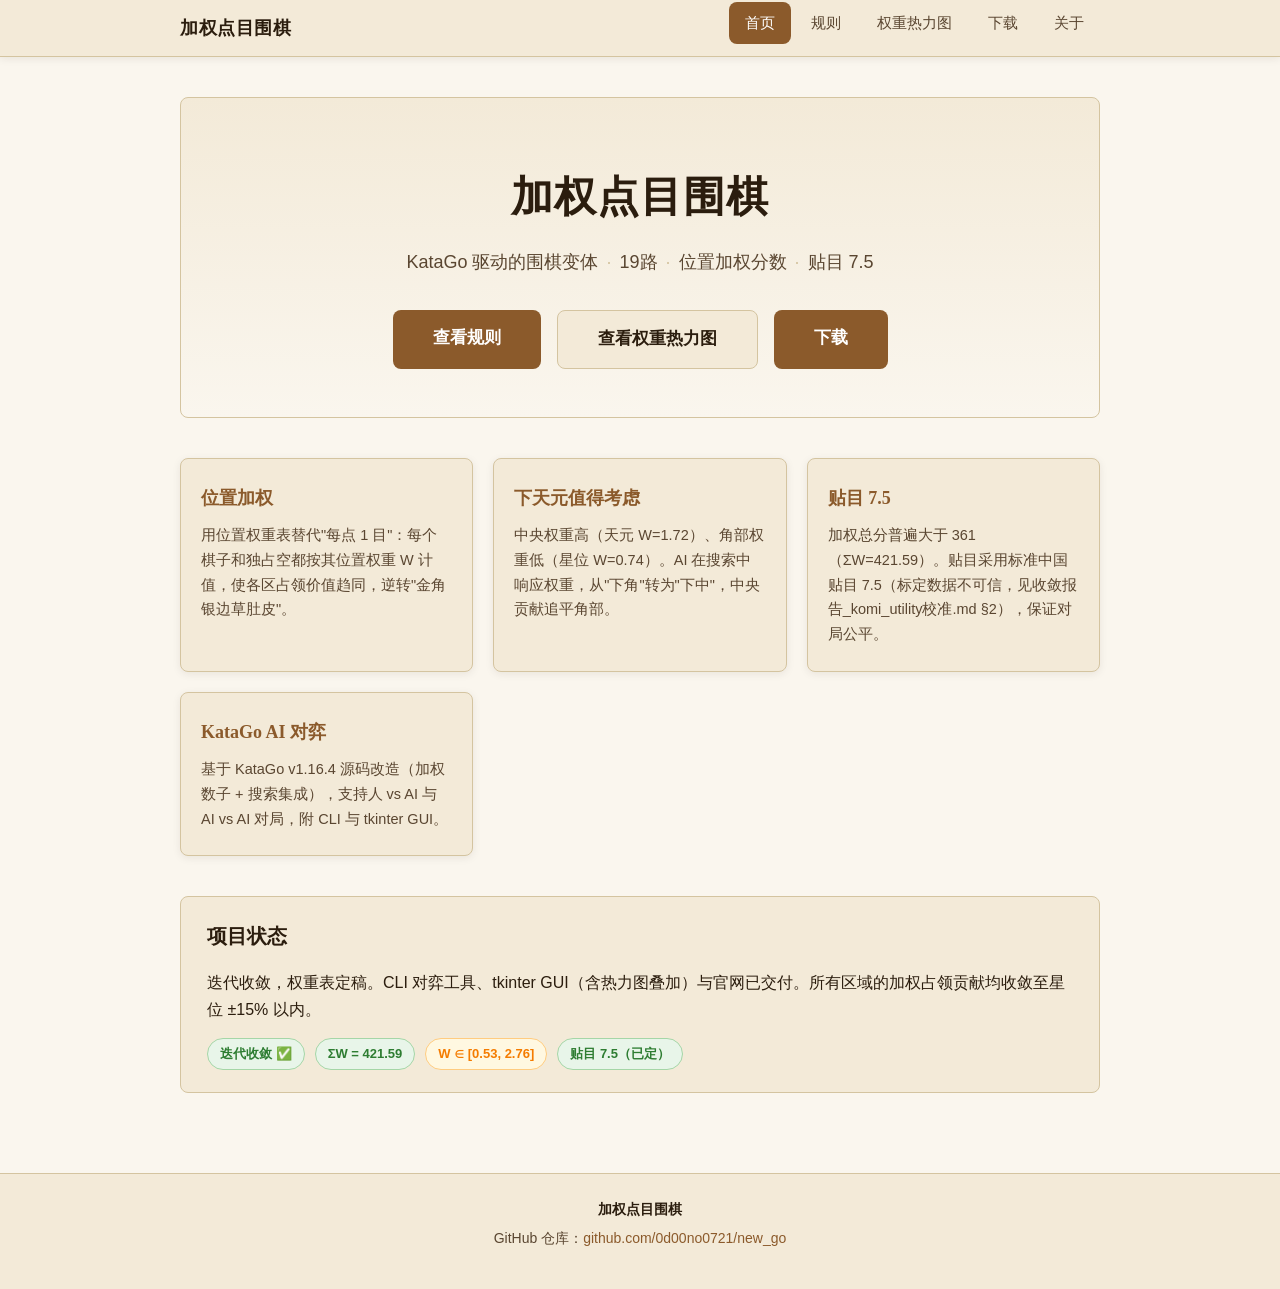
==== weighted-scoring/website/index.html @ b6671db9 "feat: 添加 weighted-scoring 方向（加权点目围棋）+ komi 7.5 同步 + 根级注册" ====
<!DOCTYPE html>
<html lang="zh-CN">
<head>
    <meta charset="utf-8">
    <meta name="viewport" content="width=device-width, initial-scale=1.0">
    <title>加权点目围棋 — KataGo 驱动的围棋变体</title>
    <link rel="stylesheet" href="./css/style.css">
</head>
<body>
    <header class="site-header">
        <nav class="nav">
            <a href="index.html" class="nav-brand">加权点目围棋</a>
            <button class="nav-toggle" aria-label="菜单">☰</button>
            <ul class="nav-links">
                <li><a href="index.html">首页</a></li>
                <li><a href="rules.html">规则</a></li>
                <li><a href="heatmap.html">权重热力图</a></li>
                <li><a href="download.html">下载</a></li>
                <li><a href="about.html">关于</a></li>
            </ul>
        </nav>
    </header>

    <main>
        <section class="hero">
            <h1>加权点目围棋</h1>
            <p class="subtitle">KataGo 驱动的围棋变体<span class="sep">·</span>19路<span class="sep">·</span>位置加权分数<span class="sep">·</span>贴目 7.5</p>
            <div class="hero-cta">
                <a href="rules.html" class="btn btn-primary btn-large">查看规则</a>
                <a href="heatmap.html" class="btn btn-secondary btn-large">查看权重热力图</a>
                <a href="download.html" class="btn btn-primary btn-large">下载</a>
            </div>
        </section>

        <section class="features">
            <div class="feature-card">
                <h3>位置加权</h3>
                <p>用位置权重表替代"每点 1 目"：每个棋子和独占空都按其位置权重 W 计值，使各区占领价值趋同，逆转"金角银边草肚皮"。</p>
            </div>
            <div class="feature-card">
                <h3>下天元值得考虑</h3>
                <p>中央权重高（天元 W=1.72）、角部权重低（星位 W=0.74）。AI 在搜索中响应权重，从"下角"转为"下中"，中央贡献追平角部。</p>
            </div>
            <div class="feature-card">
                <h3>贴目 7.5</h3>
                <p>加权总分普遍大于 361（ΣW=421.59）。贴目采用标准中国贴目 7.5（标定数据不可信，见收敛报告_komi_utility校准.md §2），保证对局公平。</p>
            </div>
            <div class="feature-card">
                <h3>KataGo AI 对弈</h3>
                <p>基于 KataGo v1.16.4 源码改造（加权数子 + 搜索集成），支持人 vs AI 与 AI vs AI 对局，附 CLI 与 tkinter GUI。</p>
            </div>
        </section>

        <section class="status-summary">
            <h2>项目状态</h2>
            <p>迭代收敛，权重表定稿。CLI 对弈工具、tkinter GUI（含热力图叠加）与官网已交付。所有区域的加权占领贡献均收敛至星位 ±15% 以内。</p>
            <div class="status-badges">
                <span class="badge badge-ok">迭代收敛 ✅</span>
                <span class="badge badge-ok">ΣW = 421.59</span>
                <span class="badge badge-info">W ∈ [0.53, 2.76]</span>
                <span class="badge badge-ok">贴目 7.5（已定）</span>
            </div>
        </section>
    </main>

    <footer class="site-footer">
        <div class="footer-brand">加权点目围棋</div>
        <p>GitHub 仓库：<a href="https://github.com/0d00no0721/new_go">github.com/0d00no0721/new_go</a></p>
    </footer>

    <script src="./js/main.js"></script>
</body>
</html>
---- weighted-scoring/website/css/style.css ----
/* ==========================================================================
   20路Ban选围棋 官网 — 共享样式
   宣纸暖色系 · 围棋传统风
   ========================================================================== */

/* ── 设计变量 ──────────────────────────────────────────────── */
:root {
    --bg:           #faf6ee;   /* 宣纸米白 */
    --text:         #2b1d0e;   /* 深褐墨 */
    --text-soft:    #5a4631;   /* 次级文字 */
    --accent:       #8b5a2b;   /* 木褐 主强调 */
    --accent-hover: #6e4520;   /* 木褐 悬停 */
    --gold:         #b8860b;   /* 暗金 次强调 */
    --card:         #f3ead8;   /* 卡片底 浅木 */
    --card-hover:   #ede0c4;   /* 卡片悬停 */
    --border:       #d4c4a0;   /* 木纹边 */
    --ban-red:      #cc2222;   /* 禁点红（与 GUI 一致） */
    --code-bg:      #f0e8d6;   /* 代码块底 */
    --shadow:       0 2px 8px rgba(43, 29, 14, 0.08);
    --shadow-lg:    0 4px 16px rgba(43, 29, 14, 0.12);
    --radius:       8px;
    --maxw:         960px;
    --serif:        "Noto Serif SC", "Source Han Serif SC", "SimSun", "宋体", serif;
    --sans:         -apple-system, BlinkMacSystemFont, "Segoe UI", "Microsoft YaHei", "PingFang SC", sans-serif;
    --mono:         "Consolas", "Courier New", monospace;
}

/* ── 重置 ──────────────────────────────────────────────────── */
*, *::before, *::after { box-sizing: border-box; margin: 0; padding: 0; }

html { scroll-behavior: smooth; }

body {
    font-family: var(--sans);
    color: var(--text);
    background: var(--bg);
    line-height: 1.7;
    min-height: 100vh;
    display: flex;
    flex-direction: column;
}

/* ── 链接 ──────────────────────────────────────────────────── */
a { color: var(--accent); text-decoration: none; transition: color 0.15s; }
a:hover { color: var(--accent-hover); text-decoration: underline; }

/* ── 顶部导航 ──────────────────────────────────────────────── */
.site-header {
    background: var(--card);
    border-bottom: 1px solid var(--border);
    box-shadow: var(--shadow);
    position: sticky;
    top: 0;
    z-index: 100;
}
.nav {
    max-width: var(--maxw);
    margin: 0 auto;
    padding: 0 20px;
    height: 56px;
    display: flex;
    align-items: center;
    justify-content: space-between;
}
.nav-brand {
    font-family: var(--serif);
    font-size: 18px;
    font-weight: 700;
    color: var(--text);
    letter-spacing: 0.5px;
}
.nav-brand:hover { text-decoration: none; color: var(--accent); }
.nav-links {
    display: flex;
    gap: 4px;
    list-style: none;
}
.nav-links a {
    display: block;
    padding: 8px 16px;
    border-radius: var(--radius);
    color: var(--text-soft);
    font-size: 15px;
    transition: background 0.15s, color 0.15s;
}
.nav-links a:hover { background: var(--bg); color: var(--accent); text-decoration: none; }
.nav-links a.active {
    background: var(--accent);
    color: #fff;
}
.nav-links a.active:hover { background: var(--accent-hover); color: #fff; }
.nav-toggle {
    display: none;
    background: none;
    border: 1px solid var(--border);
    border-radius: var(--radius);
    padding: 6px 10px;
    cursor: pointer;
    font-size: 18px;
    color: var(--text);
}

/* ── 主区 ──────────────────────────────────────────────────── */
main {
    flex: 1;
    max-width: var(--maxw);
    margin: 0 auto;
    padding: 40px 20px;
    width: 100%;
}

/* ── 页面标题 ──────────────────────────────────────────────── */
.page-title {
    font-family: var(--serif);
    font-size: 32px;
    font-weight: 700;
    color: var(--text);
    margin-bottom: 8px;
    padding-bottom: 12px;
    border-bottom: 2px solid var(--border);
}
.page-subtitle {
    color: var(--text-soft);
    font-size: 16px;
    margin-bottom: 32px;
}

/* ── 章节标题 ──────────────────────────────────────────────── */
h2 {
    font-family: var(--serif);
    font-size: 24px;
    color: var(--text);
    margin-top: 40px;
    margin-bottom: 16px;
    padding-left: 12px;
    border-left: 4px solid var(--accent);
}
h3 {
    font-family: var(--serif);
    font-size: 19px;
    color: var(--text);
    margin-top: 28px;
    margin-bottom: 12px;
}
h2:first-child, h3:first-child { margin-top: 0; }

p { margin-bottom: 14px; }

/* ── 强调框（快速理解） ──────────────────────────────────── */
.callout {
    background: var(--card);
    border: 1px solid var(--border);
    border-left: 4px solid var(--gold);
    border-radius: var(--radius);
    padding: 18px 22px;
    margin: 24px 0;
}
.callout-title {
    font-family: var(--serif);
    font-weight: 700;
    color: var(--gold);
    font-size: 16px;
    margin-bottom: 8px;
}

/* ── 提示框 ──────────────────────────────────────────────── */
.note {
    background: #fdf6e3;
    border: 1px solid var(--border);
    border-radius: var(--radius);
    padding: 14px 18px;
    margin: 20px 0;
    font-size: 14px;
    color: var(--text-soft);
}
.note::before { content: "提示："; font-weight: 700; color: var(--gold); }

/* ── 列表 ──────────────────────────────────────────────────── */
ul, ol { margin: 12px 0 16px 24px; }
li { margin-bottom: 6px; }
li > ul, li > ol { margin-top: 6px; }

/* ── 表格 ──────────────────────────────────────────────────── */
table {
    width: 100%;
    border-collapse: collapse;
    margin: 18px 0;
    font-size: 15px;
    background: var(--card);
    border-radius: var(--radius);
    overflow: hidden;
    box-shadow: var(--shadow);
}
th, td {
    padding: 12px 16px;
    text-align: left;
    border-bottom: 1px solid var(--border);
}
th {
    background: var(--accent);
    color: #fff;
    font-weight: 600;
    font-family: var(--serif);
}
tr:last-child td { border-bottom: none; }
tr:hover td { background: var(--card-hover); }
td code, p code, li code {
    font-family: var(--mono);
    font-size: 13px;
    background: var(--code-bg);
    padding: 2px 6px;
    border-radius: 4px;
    color: var(--accent-hover);
}

/* ── 代码块 ────────────────────────────────────────────────── */
pre {
    background: var(--code-bg);
    border: 1px solid var(--border);
    border-radius: var(--radius);
    padding: 16px 20px;
    overflow-x: auto;
    margin: 18px 0;
    font-family: var(--mono);
    font-size: 13.5px;
    line-height: 1.6;
    color: var(--text);
}
pre code { background: none; padding: 0; font-size: inherit; color: inherit; }

/* ── 首页英雄区 ────────────────────────────────────────────── */
.hero {
    text-align: center;
    padding: 64px 20px 48px;
    background: linear-gradient(180deg, var(--card) 0%, var(--bg) 100%);
    border-radius: var(--radius);
    border: 1px solid var(--border);
    margin-bottom: 40px;
}
.hero h1 {
    font-family: var(--serif);
    font-size: 42px;
    font-weight: 700;
    color: var(--text);
    margin-bottom: 14px;
    letter-spacing: 1px;
}
.hero .subtitle {
    font-size: 18px;
    color: var(--text-soft);
    margin-bottom: 32px;
}
.hero .subtitle .sep { color: var(--border); margin: 0 8px; }
.hero-cta {
    display: flex;
    gap: 16px;
    justify-content: center;
    flex-wrap: wrap;
}
.btn {
    display: inline-block;
    padding: 12px 32px;
    border-radius: var(--radius);
    font-size: 16px;
    font-weight: 600;
    transition: background 0.15s, transform 0.1s;
    cursor: pointer;
    border: none;
}
.btn:hover { text-decoration: none; transform: translateY(-1px); }
.btn-primary {
    background: var(--accent);
    color: #fff;
}
.btn-primary:hover { background: var(--accent-hover); color: #fff; }
.btn-secondary {
    background: var(--card);
    color: var(--text);
    border: 1px solid var(--border);
}
.btn-secondary:hover { background: var(--card-hover); color: var(--text); }
.btn-large { padding: 14px 40px; font-size: 17px; }

/* ── 特性卡片网格 ────────────────────────────────────────── */
.features {
    display: grid;
    grid-template-columns: repeat(auto-fit, minmax(220px, 1fr));
    gap: 20px;
    margin: 40px 0;
}
.feature-card {
    background: var(--card);
    border: 1px solid var(--border);
    border-radius: var(--radius);
    padding: 24px 20px;
    box-shadow: var(--shadow);
    transition: box-shadow 0.2s, transform 0.15s;
}
.feature-card:hover {
    box-shadow: var(--shadow-lg);
    transform: translateY(-2px);
}
.feature-card h3 {
    font-family: var(--serif);
    color: var(--accent);
    font-size: 18px;
    margin-bottom: 10px;
    margin-top: 0;
}
.feature-card p { font-size: 14.5px; color: var(--text-soft); margin-bottom: 0; }

/* ── 状态摘要 ────────────────────────────────────────────── */
.status-summary {
    background: var(--card);
    border: 1px solid var(--border);
    border-radius: var(--radius);
    padding: 22px 26px;
    margin: 40px 0;
}
.status-summary h2 {
    margin-top: 0;
    border-left: none;
    padding-left: 0;
    font-size: 20px;
}
.status-badges {
    display: flex;
    gap: 10px;
    flex-wrap: wrap;
    margin-top: 14px;
}
.badge {
    display: inline-block;
    padding: 4px 12px;
    border-radius: 20px;
    font-size: 13px;
    font-weight: 600;
}
.badge-ok { background: #e8f5e9; color: #2e7d32; border: 1px solid #a5d6a7; }
.badge-info { background: #fff8e1; color: #f57c00; border: 1px solid #ffcc80; }

/* ── 下载区 ──────────────────────────────────────────────── */
.download-box {
    background: var(--card);
    border: 1px solid var(--border);
    border-radius: var(--radius);
    padding: 32px;
    text-align: center;
    margin: 24px 0;
    box-shadow: var(--shadow);
}
.download-box h3 {
    font-family: var(--serif);
    font-size: 22px;
    margin-bottom: 8px;
}
.download-box .size {
    color: var(--text-soft);
    font-size: 14px;
    margin-bottom: 20px;
}
.download-box .release-note {
    color: var(--text-soft);
    font-size: 14px;
    margin-top: 14px;
}

/* ── 落子序列展示 ────────────────────────────────────────── */
.sequence {
    font-family: var(--mono);
    font-size: 18px;
    letter-spacing: 4px;
    background: var(--card);
    border: 1px solid var(--border);
    border-radius: var(--radius);
    padding: 16px 24px;
    text-align: center;
    margin: 16px 0;
    color: var(--accent);
    font-weight: 700;
}
.sequence .arrow { color: var(--border); margin: 0 2px; font-weight: 400; }

/* ── 公式区 ──────────────────────────────────────────────── */
.formula {
    background: var(--card);
    border: 1px solid var(--border);
    border-radius: var(--radius);
    padding: 18px 24px;
    margin: 16px 0;
    font-family: var(--mono);
    font-size: 15px;
}
.formula strong { color: var(--accent); }

/* ── 页脚 ──────────────────────────────────────────────────── */
.site-footer {
    background: var(--card);
    border-top: 1px solid var(--border);
    padding: 24px 20px;
    text-align: center;
    color: var(--text-soft);
    font-size: 14px;
    margin-top: auto;
}
.site-footer a { color: var(--accent); }
.site-footer .footer-brand {
    font-family: var(--serif);
    font-weight: 700;
    color: var(--text);
    margin-bottom: 6px;
}

/* ── 响应式 ────────────────────────────────────────────────── */
@media (max-width: 720px) {
    .nav-toggle { display: block; }
    .nav-links {
        position: absolute;
        top: 56px;
        left: 0;
        right: 0;
        flex-direction: column;
        background: var(--card);
        border-bottom: 1px solid var(--border);
        box-shadow: var(--shadow-lg);
        padding: 8px 20px;
        gap: 0;
        display: none;
    }
    .nav-links.open { display: flex; }
    .nav-links a { padding: 12px 16px; border-radius: 0; }
    .nav-links a:hover { background: var(--bg); }

    .hero { padding: 40px 16px 32px; }
    .hero h1 { font-size: 30px; }
    .hero .subtitle { font-size: 15px; }
    .hero-cta { flex-direction: column; align-items: stretch; }

    .page-title { font-size: 26px; }
    main { padding: 24px 16px; }

    table { font-size: 14px; }
    th, td { padding: 10px 12px; }

    .features { grid-template-columns: 1fr; }
}
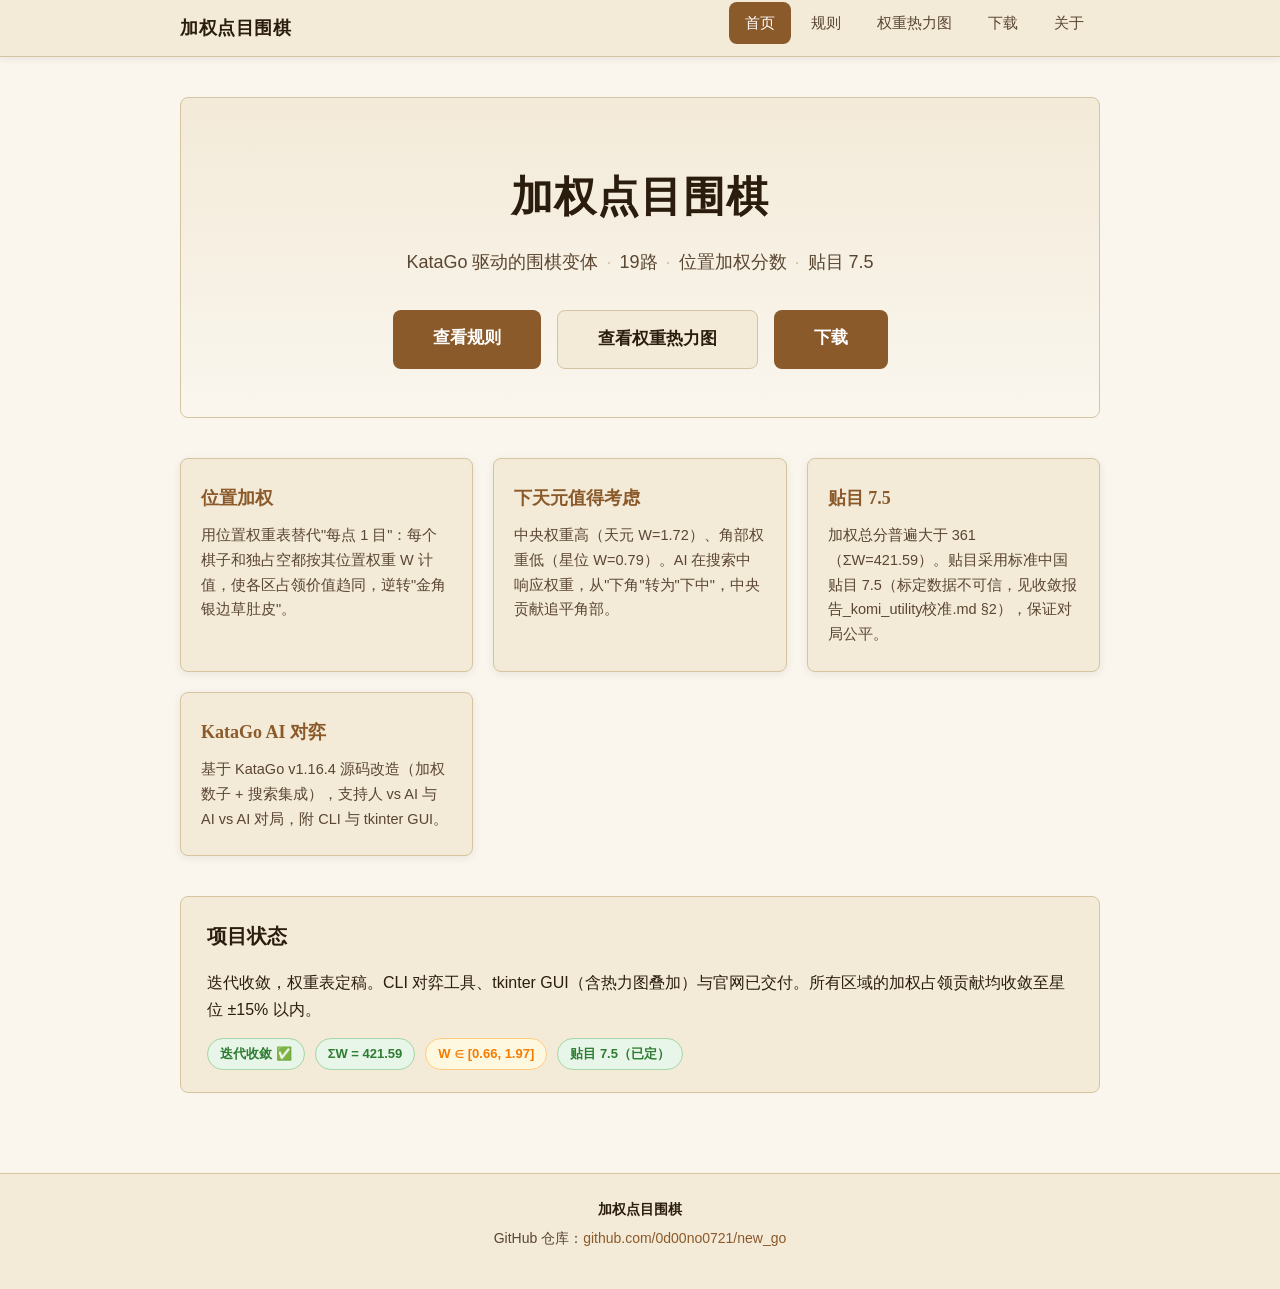
==== commit f3460b31: "fix: 权重表 D4 对称化 + iterate.py 根因修复 + 关键值/范围同步 - weight_table_final.txt: D4 轨道平均（max spread 1.60→0.00）" ====
--- a/weighted-scoring/website/index.html
+++ b/weighted-scoring/website/index.html
@@ -39,7 +39,7 @@
             </div>
             <div class="feature-card">
                 <h3>下天元值得考虑</h3>
-                <p>中央权重高（天元 W=1.72）、角部权重低（星位 W=0.74）。AI 在搜索中响应权重，从"下角"转为"下中"，中央贡献追平角部。</p>
+                <p>中央权重高（天元 W=1.72）、角部权重低（星位 W=0.79）。AI 在搜索中响应权重，从"下角"转为"下中"，中央贡献追平角部。</p>
             </div>
             <div class="feature-card">
                 <h3>贴目 7.5</h3>
@@ -57,7 +57,7 @@
             <div class="status-badges">
                 <span class="badge badge-ok">迭代收敛 ✅</span>
                 <span class="badge badge-ok">ΣW = 421.59</span>
-                <span class="badge badge-info">W ∈ [0.53, 2.76]</span>
+                <span class="badge badge-info">W ∈ [0.66, 1.97]</span>
                 <span class="badge badge-ok">贴目 7.5（已定）</span>
             </div>
         </section>
